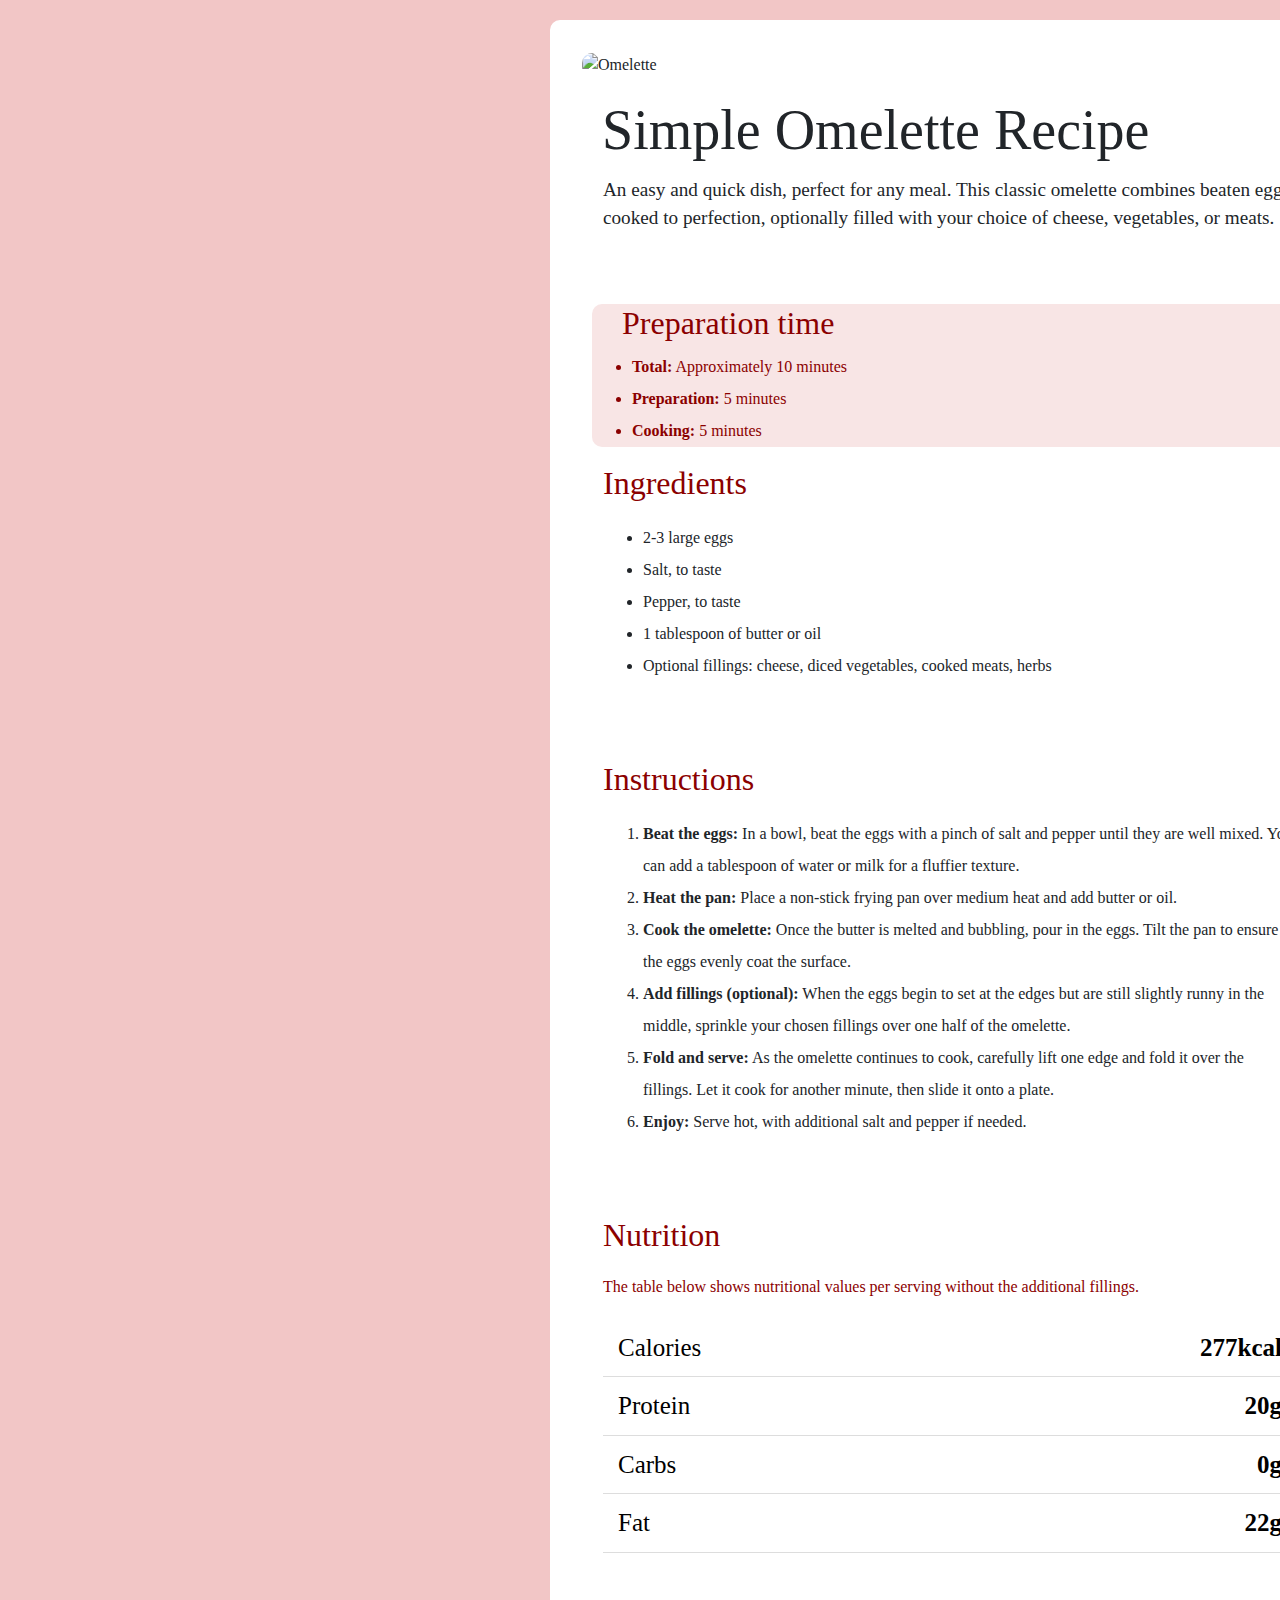
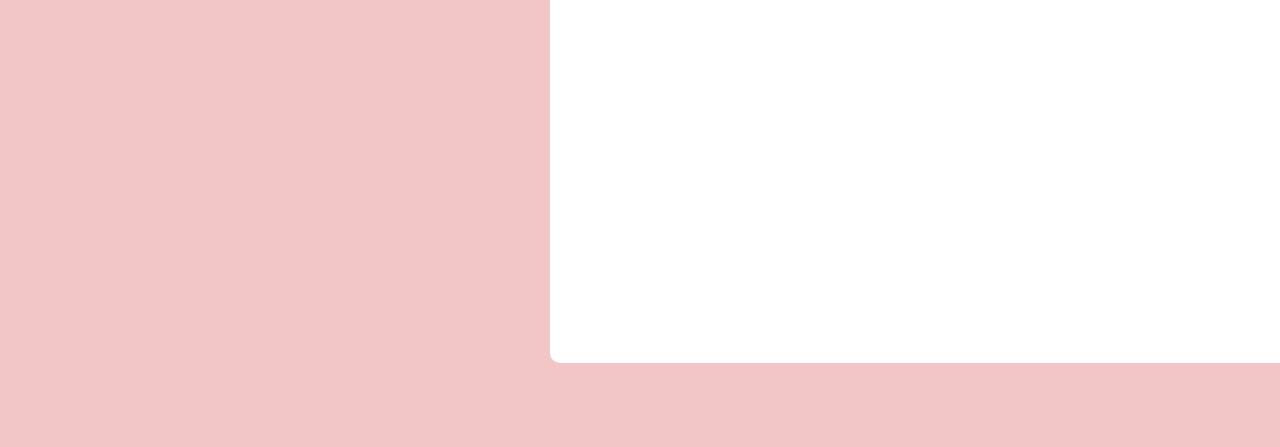
==== omelet-project/index.html @ d0d1d7db "Add ny folder omelet-project" ====
<!DOCTYPE html>
<html lang="en">
<head>
    <meta charset="UTF-8">

    <meta name="viewport" content="width=device-width, initial-scale=1.0">
    <link rel="stylesheet" href="https://maxcdn.bootstrapcdn.com/bootstrap/4.5.2/css/bootstrap.min.css">
    <title>Simple Omelette Recipe</title>
    <!-- إضافة CSS لتنسيق الصفحة -->
    <link rel="stylesheet" href="styles.css">

</head>
<body>
    <div class="container">

        <div class="recipe-image">
            <img src="omelet.jpg" alt="Omelette">
        </div>

        <h1 class="recipe-title"> Simple Omelette Recipe </h1>

<div class="alert alert-recipe-description">
        <p class="recipe-description">
           An easy and quick dish, perfect for any meal. This classic omelette combines beaten eggs cooked 
           to perfection, optionally filled with your choice of cheese, vegetables, or meats.
       </div>
        <div class="preparation">
        <h2> Preparation time </h2>
        <ul>
        <li><strong>Total:</strong> Approximately 10 minutes</li>
        <li><strong>Preparation:</strong> 5 minutes</li>
        <li><strong>Cooking:</strong> 5 minutes</li>
        </ul>
        </div>
        
        <div class="alert alert-ingredients">
            <h2 class="section-title">Ingredients</h2>
            <ul>
                <li>2-3 large eggs</li>
                <li>Salt, to taste</li>
                <li>Pepper, to taste</li>
                <li>1 tablespoon of butter or oil</li>
                <li>Optional fillings: cheese, diced vegetables, cooked meats, herbs</li>
            </ul>
        </div>
       
        <div class="alert alert-instructions">
           
            <h2 class="section-title">Instructions</h2>
            <ol>
                <li><strong>Beat the eggs:</strong> In a bowl, beat the eggs with a pinch of salt and pepper until they are well mixed. 
                You can add a tablespoon of water or milk for a fluffier texture.</li>
                <li><strong>Heat the pan:</strong> Place a non-stick frying pan over medium heat and add butter or oil.
                </li>
                <li><strong>Cook the omelette:</strong> Once the butter is melted and bubbling, pour in the eggs. Tilt the pan to ensure 
                the eggs evenly coat the surface.</li>
                <li><strong>Add fillings (optional):</strong> When the eggs begin to set at the edges but are still slightly runny in the 
                middle, sprinkle your chosen fillings over one half of the omelette.</li>
                <li><strong>Fold and serve:</strong> As the omelette continues to cook, carefully lift one edge and fold it over the fillings. Let it cook for another minute, then slide it onto a plate.</li>
                <li> <strong>Enjoy:</strong> Serve hot, with additional salt and pepper if needed.</li>
            </ol>
        </div>
    
        <div class="alert alert-Nutrition">
            <h2 class="section-title">Nutrition</h2>

            <p class="section-title">
                The table below shows nutritional values per serving without the additional fillings.</p>
                <div class="nutrition-table">
                    <table>
                <tr>
                <td>Calories </td> 
                   <td><strong> 277kcal</strong></td>
                </tr>
                <tr>
                <td>Protein </td> 
                    <td><strong>20g</strong></td>
                </tr>
                <tr>
                <td>Carbs </td>
                    <td><strong>0g</strong></td>
                </tr>
                <tr>
                <td>Fat </td> 
                    <td><strong>22g</strong></td>
                </tr>
            </div>
            </ul>
        </div>

    </div>
</body>
</html>
---- omelet-project/styles.css ----
* {
    margin: initial;
    padding: 0;    
    bottom: 32px;
    box-sizing: border-box;
}

body {
    font-family: serif, sans-serif;
    background-color: #f2c6c6;
    display: flex;
    justify-content: center;
    min-height: 100vh;
    width: 1900px; /* Set the width to 1900px */
    height: 1983px; /* Set the height to 1983px */
    margin-bottom: 64px; /* Creates 64px space at the bottom of the body */
    margin-top: 0px;
    /*margin: 0;
    padding: 0;
    background-color: #f9f9f9;
    color: #333;*/
}

        .container {
            max-width: 800px; 
            margin: 20px auto; 
            padding: 32px;
            background-color: #fff; 
            border-radius: 10px; 
            border-radius: 10px;
            gap: 64px;
        }

        .recipe-title {
            font-size: 56px; 
            margin-top: 20px;
            margin-bottom: 10px;
            margin-left: 20px;
            color: #black; 
        }

        .recipe-image img {
            width: 100%; 
            border-radius: 10px; 
        }

        .recipe-description {
            font-size: 1.2em; 
            margin: 10px 0;
             margin-top: 20px;
        }

        .ingredients, .instructions {
            margin: 20px 0;
            margin-top: 20px;
            margin-bottom: 20px;
        }
         .preparation {
            color: darkred;
          
             background-color: #f8e5e5;
              border-radius: 10px;
              gap: 30px;
              margin-left: 10px;
              text-align: left;
             
              font-display: 20px;

        }
          .preparation h2 {
          margin-left: 30px;
        }
        .section-title {
            font-size: 64; 
            color: darkred;
            margin-bottom: 20px;
            margin-top: 20px;
        }

        .Nutrition-table {
          font-family: `Arial`, sans-serif;
          margin: 20px;
          padding: 15px;
          border-radius: 5px;
          box-shadow: 0 2px 5px rgba(0, 0, 0, 0.1);
        }


        .section-title .a {
         font-size: 32px;
         margin-bottom: 15px;

        }
        

        table {
         width: 100%;
         border-collapse: collapse;
         font-size: 25px;
         color: black;
        }


        table td {
         padding: 10px 15px;
         border-bottom: 1px solid #ddd;
        }


        table td:nth-child(2) {
         text-align: right;
         font-weight: bold;
         color: black;
        }
        ul {
            list-style-type: disc; 
            margin-left: 40px; 
            line-height: 2;
        }
         ol {
            list-style-type: inline; 
            margin-left: 40px; 
            line-height: 2;
        }
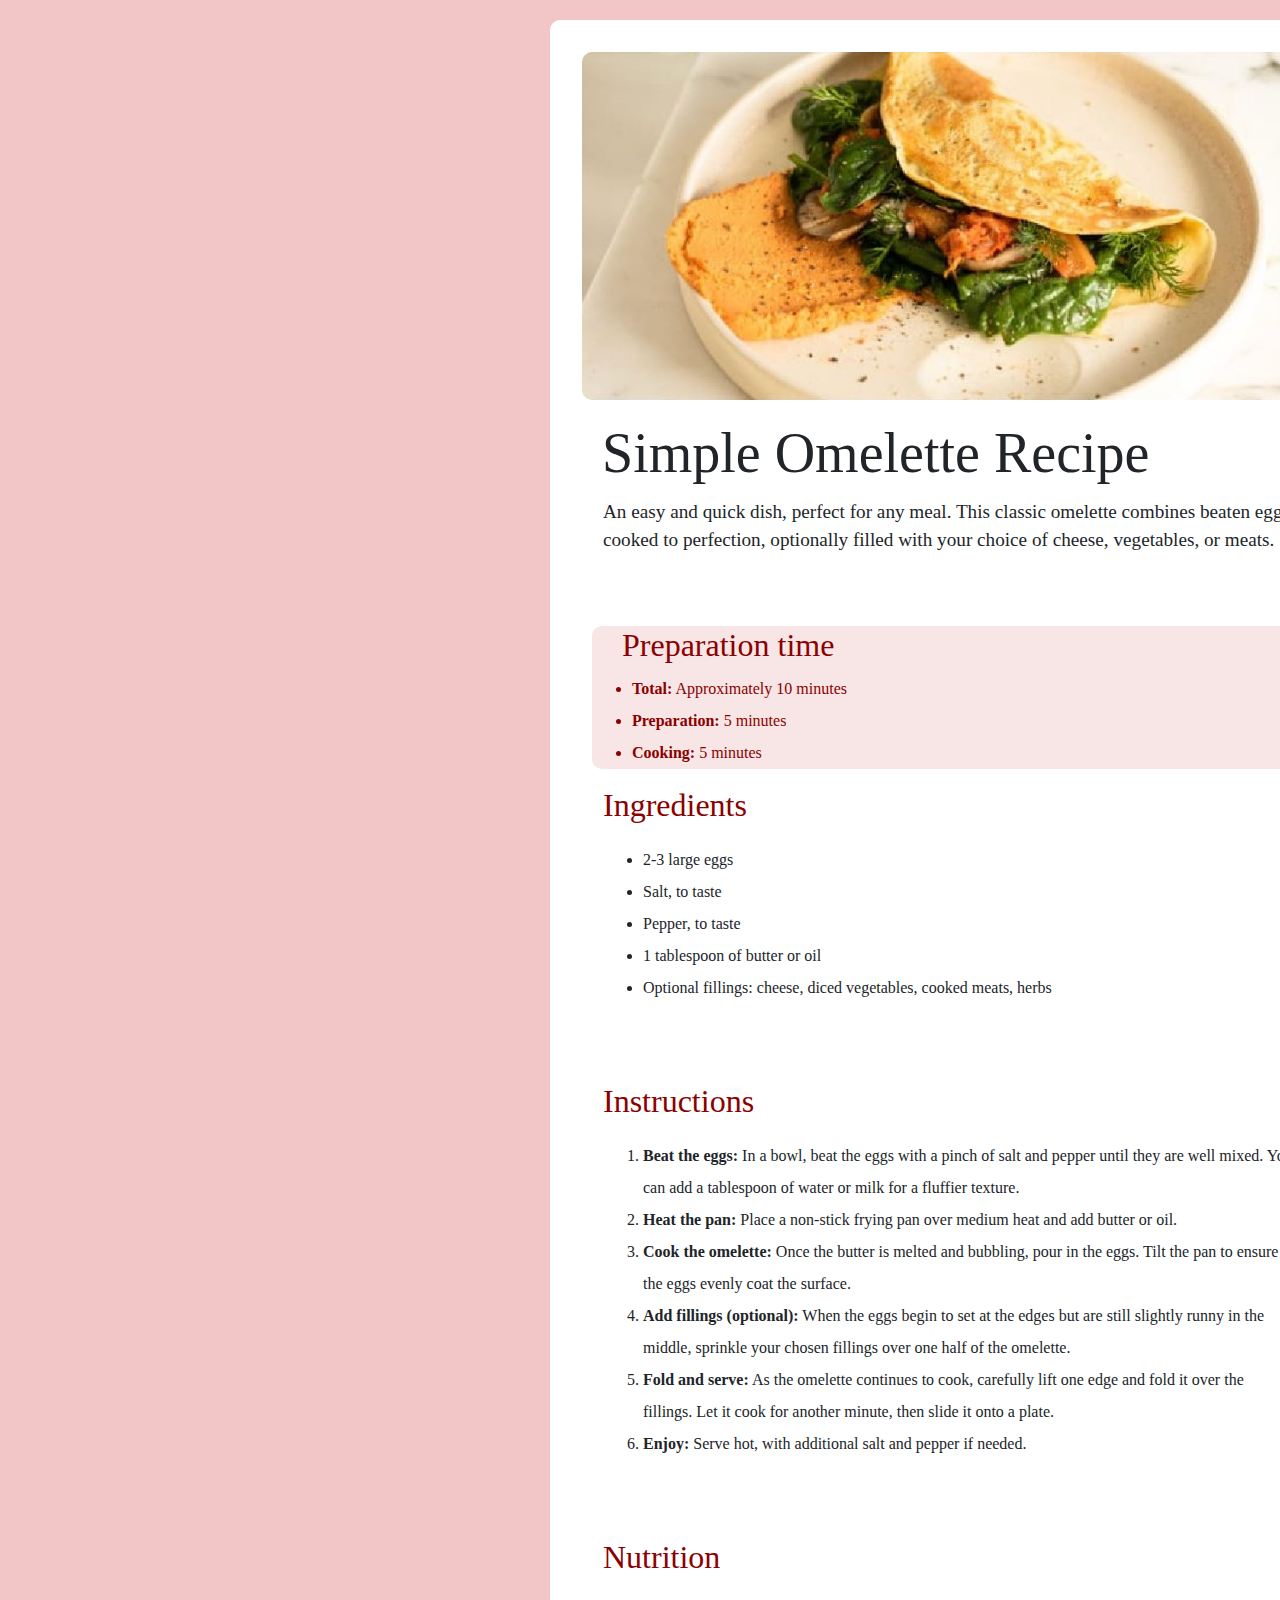
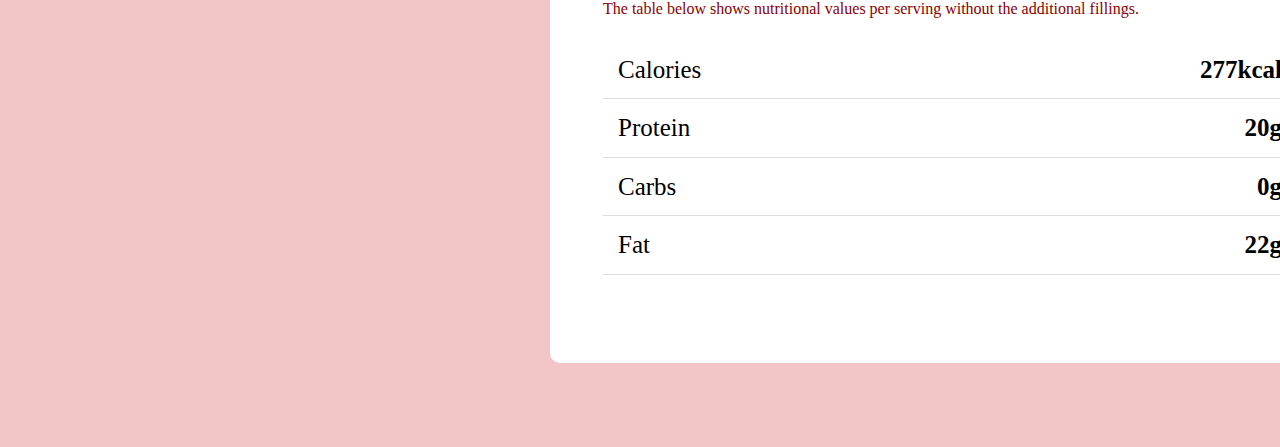
==== commit 8b6989c1: "Update index.html" ====
--- a/omelet-project/index.html
+++ b/omelet-project/index.html
@@ -14,7 +14,7 @@
     <div class="container">
 
         <div class="recipe-image">
-            <img src="omelet.jpg" alt="Omelette">
+            <img src="Omelet.jpg" alt="Omelette">
         </div>
 
         <h1 class="recipe-title"> Simple Omelette Recipe </h1>
@@ -90,4 +90,4 @@
 
     </div>
 </body>
-</html>+</html>
